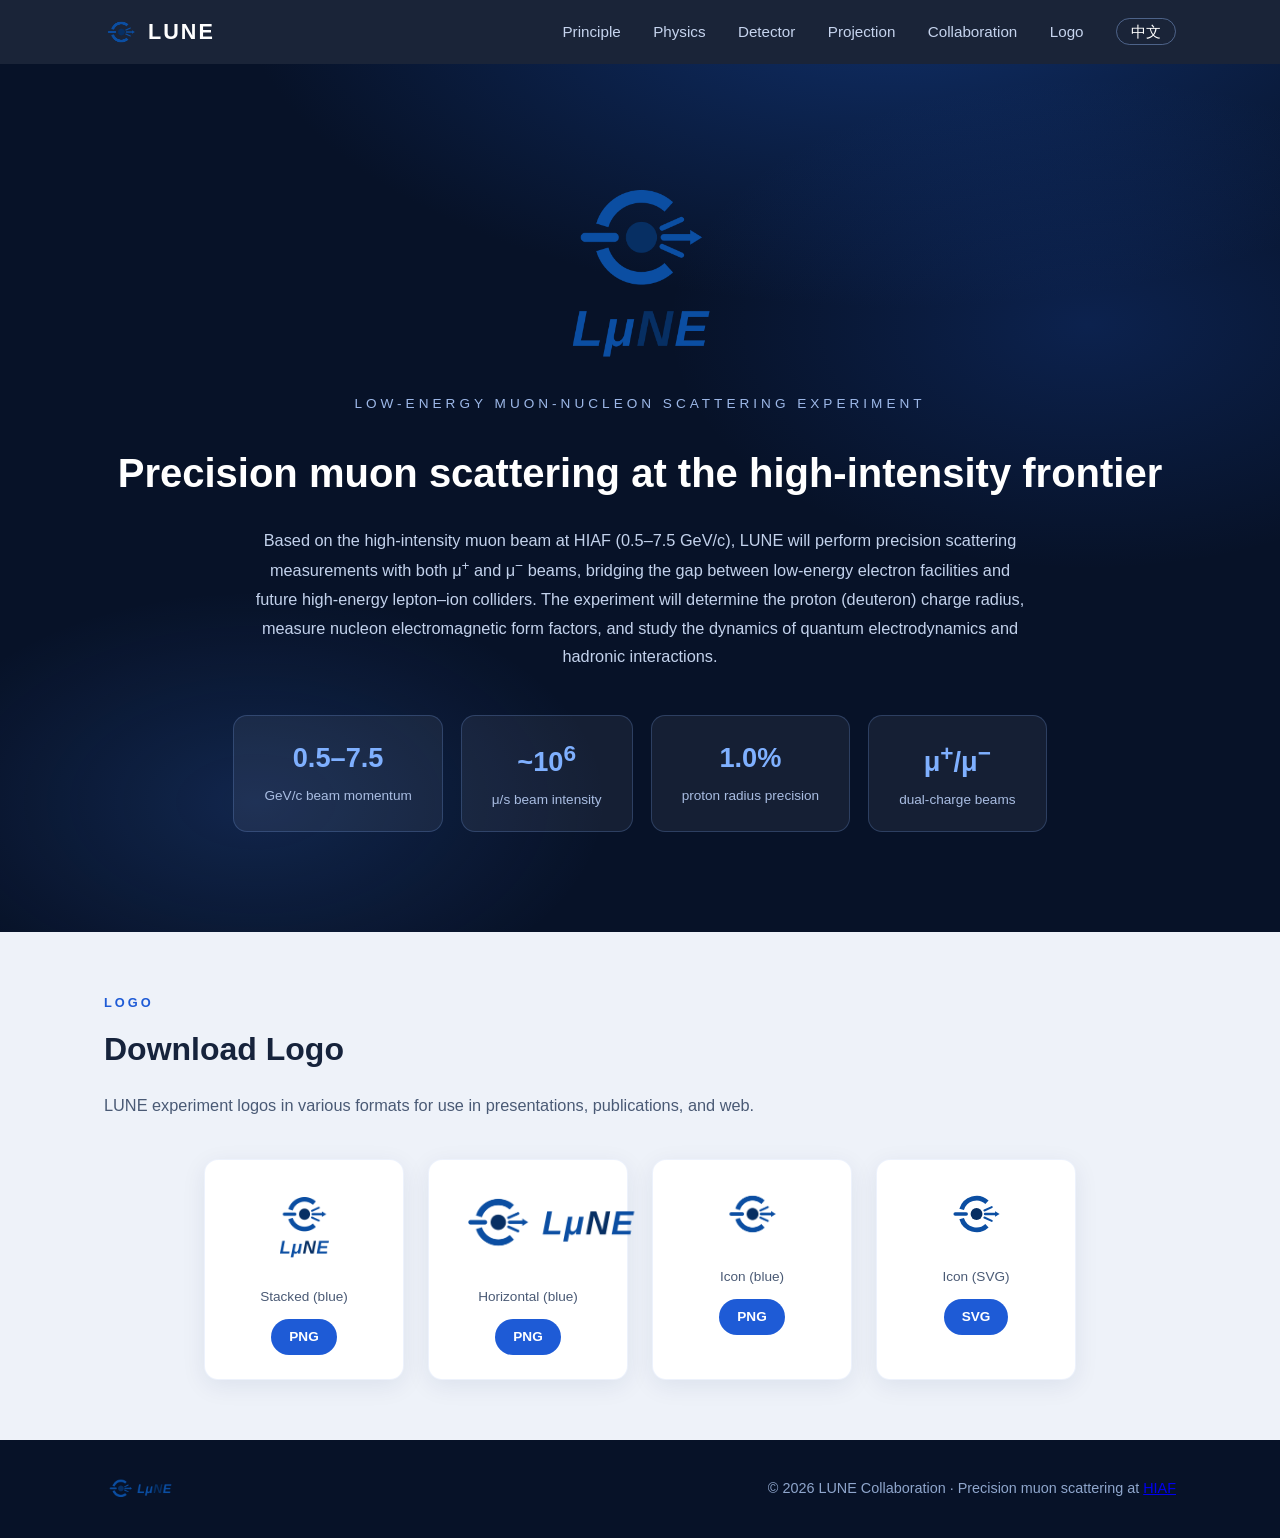
==== index.html @ bb6b037a "Initialize LUNE homepage with EN/ZH versions, logo, and GitHub Pages config" ====
<!DOCTYPE html>
<html lang="en">
<head>
<meta charset="UTF-8">
<meta name="viewport" content="width=device-width, initial-scale=1.0">
<title>LUNE — Low-energy Muon-Nucleon scattering Experiment at HIAF</title>
<meta name="description" content="LUNE: a precision muon scattering experiment based on the HIAF muon source, addressing the proton charge radius puzzle, nucleon electromagnetic structure, and searches for physics beyond the Standard Model.">
<link rel="icon" type="image/svg+xml" href="assets/lune-icon.svg">
<link rel="stylesheet" href="styles.css">
</head>
<body>

<header class="site-header" id="top">
  <div class="container nav-wrap">
    <a class="brand" href="#top">
      <img src="assets/lune-icon-512.png" alt="LUNE logo" class="brand-icon">
      <span class="brand-name">LUNE</span>
    </a>
    <nav class="nav">
      <a href="#principle" data-panel="principle">Principle</a>
      <a href="#physics" data-panel="physics">Physics</a>
      <a href="#detector" data-panel="detector">Detector</a>
      <a href="#projection" data-panel="projection">Projection</a>
      <a href="#collab" data-panel="collab">Collaboration</a>
      <a href="#logo" data-panel="logo">Logo</a>
      <a href="index-zh.html" class="lang-btn" hreflang="zh-CN" lang="zh-CN">中文</a>
    </nav>
  </div>
</header>

<!-- ================= HERO ================= -->
<section class="hero">
  <div class="hero-glow" aria-hidden="true"></div>
  <div class="container hero-inner">
    <img src="assets/lune-stacked-800.png" alt="LUNE" class="hero-logo">
    <p class="hero-sub">Low-energy Muon-Nucleon scattering Experiment</p>
    <h1 class="hero-title">Precision muon scattering at the high-intensity frontier</h1>
    <p class="hero-desc">
      Based on the high-intensity muon beam at HIAF (0.5–7.5 GeV/c), LUNE will perform precision
      scattering measurements with both μ<sup>+</sup> and μ<sup>−</sup> beams, bridging the gap between
      low-energy electron facilities and future high-energy lepton–ion colliders. The experiment will
      determine the proton (deuteron) charge radius, measure nucleon electromagnetic form factors, and study
      the dynamics of quantum electrodynamics and hadronic interactions.
    </p>
    <div class="hero-stats">
      <div class="stat"><span class="stat-num">0.5–7.5</span><span class="stat-unit">GeV/c beam momentum</span></div>
      <div class="stat"><span class="stat-num">~10<sup>6</sup></span><span class="stat-unit">μ/s beam intensity</span></div>
      <div class="stat"><span class="stat-num">1.0%</span><span class="stat-unit">proton radius precision</span></div>
      <div class="stat"><span class="stat-num">μ<sup>+</sup>/μ<sup>−</sup></span><span class="stat-unit">dual-charge beams</span></div>
    </div>
  </div>
</section>

<!-- ================= Principle ================= -->
<section class="section" id="principle" data-panel-section hidden>
  <div class="container">
    <p class="kicker">Principle</p>
    <h2>Measurement Principle</h2>
    <p class="lead">
      The muon is a point-like lepton approximately 207 times heavier than the electron. The angular
      distribution of elastic muon–proton scattering is governed by the proton electromagnetic form
      factors, which encode the spatial distributions of the proton's (deuteron's) charge.
    </p>
    <div class="grid grid-3">
      <article class="card">
        <div class="card-num">01</div>
        <h3>Elastic Scattering &amp; Form Factors</h3>
        <p>At low momentum transfer (low Q<sup>2</sup>), the slope of the elastic cross section versus
        Q<sup>2</sup> determines the proton charge radius. The cross section is governed by the electric
        and magnetic form factors G<sub>E</sub>(Q<sup>2</sup>) and G<sub>M</sub>(Q<sup>2</sup>); precision
        small-angle measurements extrapolated to Q<sup>2</sup> → 0 yield the radius.</p>
      </article>
      <article class="card">
        <div class="card-num">02</div>
        <h3>Why Muons?</h3>
        <p>With their large mass and penetrating power, muons probe the internal structure of nuclei. Comparing
        μ<sup>+</sup> and μ<sup>−</sup> scattering provides an independent handle on two-photon exchange
        (TPE) effects — an important quantum electrodynamics correction in electron scattering.</p>
      </article>
      <article class="card">
        <div class="card-num">03</div>
        <h3>Staged Program</h3>
        <p><b>Phase I</b>: low-Q<sup>2</sup> elastic μ–p scattering with a dipole spectrometer, targeting a
        1.0% determination of the proton charge radius. <b>Phase II</b>: an upgrade to a 2 T solenoidal
        spectrometer enabling DIS, SIDIS, and DVCS studies of the 3D nucleon structure and searches for
        physics beyond the Standard Model.</p>
      </article>
    </div>
  </div>
</section>

<!-- ================= Physics ================= -->
<section class="section section-alt" id="physics" data-panel-section hidden>
  <div class="container">
    <p class="kicker">Physics</p>
    <h2>Physics Objectives</h2>
    <p class="lead">From the proton radius puzzle to the mechanical structure of the nucleon, the LUNE program addresses fundamental questions in nuclear and particle physics.</p>
    <div class="grid grid-2">
      <article class="card card-feature">
        <h3>The Proton Charge Radius Puzzle</h3>
        <p>Values of the proton charge radius extracted from electron scattering, electron spectroscopy,
        and muonic hydrogen differ by about 4%. LUNE will provide an independent determination using a
        muon probe, a critical input for resolving this discrepancy.</p>
      </article>
      <article class="card card-feature">
        <h3>Two-Photon Exchange &amp; Tests of QED</h3>
        <p>Systematic comparisons of μ<sup>+</sup> and μ<sup>−</sup> beams enable controlled studies of
        two-photon exchange effects and stringent tests of quantum electrodynamics and the radiative
        correction framework.</p>
      </article>
      <article class="card card-feature">
        <h3>Three-Dimensional Nucleon Structure</h3>
        <p>The high-statistics Phase-II DIS, SIDIS, and DVCS samples will provide access to transverse
        momentum dependent distributions (TMDs), generalized parton distributions (GPDs), gravitational
        form factors, and the orbital dynamics of quarks in the nucleon.</p>
      </article>
      <article class="card card-feature">
        <h3>Nuclear Structure &amp; Medium Effects</h3>
        <p>Precision charge radii of light nuclei, Coulomb distortion corrections, nuclear medium
        modifications (the EMC effect), and — in the longer term — short-range correlations (SRC).</p>
      </article>
      <article class="card card-feature card-wide">
        <h3>Beyond the Standard Model</h3>
        <p>The high-intensity muon beam opens a distinctive window for new physics searches, including
        charged-lepton-flavor violation, hadronic contributions relevant to the muon g−2, and precision
        searches for light new particles such as dark photons.</p>
      </article>
    </div>
  </div>
</section>

<!-- ================= Detector ================= -->
<section class="section" id="detector" data-panel-section hidden>
  <div class="container">
    <p class="kicker">Detector</p>
    <h2>Detector Systems</h2>
    <p class="lead">
      The HIAF-HIRIBL muon beamline (192 m, ±2% momentum acceptance) feeds a staged detector
      system. Phase I is optimized for precision low-Q<sup>2</sup> elastic scattering;
      Phase II extends the acceptance and particle identification with barrel detectors inside
      a superconducting solenoid. See the <a href="LUNE.pdf" download>White Paper</a> (Sec. 3) for full details.
    </p>

    <div class="beam-banner">
      <div><b><a href="https://hiaf.imp.cas.cn/" target="_blank" rel="noopener">HIAF</a> μ beam</b> — 0.5–7.5 GeV/c · ~10<sup>6</sup> μ/s · 2–10 cm spot · 10 mrad divergence · naturally polarized (under study)</div>
    </div>

    <!-- Phase I -->
    <div class="phase-block">
      <div class="phase-head">
        <h3>Phase I — Dipole Spectrometer</h3>
        <span class="phase-tag">Proton charge radius · low-Q<sup>2</sup> elastic scattering</span>
      </div>
      <div class="phase-grid">
        <figure class="fig">
          <img src="assets/figs/phase1-layout.png" alt="Conceptual layout of the Phase-I LUNE detector" loading="lazy">
          <figcaption>Phase-I detector layout — beam monitor, CH<sub>2</sub>/graphite target, silicon pixel tracking in a ~0.5 T dipole field, and a Shashlyk calorimeter (White Paper Fig. 12).</figcaption>
        </figure>
        <div class="phase-text">
          <ul class="spec-list">
            <li><b>Target:</b> 5.0 mm CH<sub>2</sub>, with a 2.24 mm graphite target of equivalent carbon areal density for background subtraction.</li>
            <li><b>Tracking:</b> MAPS silicon pixel detectors (MIC6-v4, CCNU), &lt; 0.5% X<sub>0</sub> per layer, 30 μm pixels; momentum resolution &lt; 2.0% (0.25–2 GeV/c), angular resolution &lt; 0.8 mrad, efficiency &gt; 97%.</li>
            <li><b>Magnet:</b> ~0.5 T room-temperature dipole, field uniformity &lt; ±5 × 10<sup>−3</sup>.</li>
            <li><b>PID:</b> μ/π separation &gt; 90% (&gt; 95% desirable); ECal resolution &lt; 8%/√E ⊕ C.</li>
          </ul>
        </div>
      </div>
    </div>

    <!-- Phase II -->
    <div class="phase-block">
      <div class="phase-head">
        <h3>Phase II — Solenoidal Spectrometer</h3>
        <span class="phase-tag">DIS · SIDIS · DVCS · nuclear structure</span>
      </div>
      <div class="phase-grid phase-grid-rev">
        <figure class="fig">
          <img src="assets/figs/phase2-layout.png" alt="Conceptual layout of the Phase-II LUNE detector" loading="lazy">
          <figcaption>Phase-II detector layout — a 2 T superconducting solenoid with a cylindrical drift chamber, barrel calorimetry, and extended forward acceptance (White Paper Fig. 13).</figcaption>
        </figure>
        <div class="phase-text">
          <ul class="spec-list">
            <li><b>Target:</b> 5 cm / 50 cm liquid hydrogen (LH<sub>2</sub>) target for maximum luminosity.</li>
            <li><b>Solenoid:</b> 2 T superconducting magnet, 150 cm length, 80 cm diameter bore, 20 cm radial thickness.</li>
            <li><b>Drift chamber:</b> 12 cylindrical layers (r = 15–37.4 cm), Ar–CO<sub>2</sub> (70:30), transverse resolution ~100–150 μm, forming a hybrid tracking system with the silicon pixels.</li>
            <li><b>Calorimetry &amp; μ-ID:</b> extended Shashlyk electromagnetic calorimetry and a forward RPC-based muon identification system.</li>
          </ul>
        </div>
      </div>
    </div>

    <!-- subsystem gallery -->
    <h3 class="gallery-title">Subsystem Gallery</h3>
    <div class="grid grid-3">
      <figure class="fig card">
        <img src="assets/figs/target-station.png" alt="Modular target station concept" loading="lazy">
        <figcaption><b>Target system</b> — modular target station concept (White Paper Fig. 14).</figcaption>
      </figure>
      <figure class="fig card">
        <img src="assets/figs/solenoid.png" alt="Phase-II superconducting solenoid" loading="lazy">
        <figcaption><b>Solenoid magnet</b> — Phase-II superconducting solenoid concept (White Paper Fig. 16).</figcaption>
      </figure>
      <figure class="fig card">
        <img src="assets/figs/cdc.png" alt="Phase-II cylindrical drift chamber" loading="lazy">
        <figcaption><b>Central drift chamber</b> — Phase-II CDC concept with axial and stereo layers (White Paper Fig. 20).</figcaption>
      </figure>
    </div>
  </div>
</section>

<!-- ================= Projection ================= -->
<section class="section section-alt" id="projection" data-panel-section hidden>
  <div class="container">
    <p class="kicker">Projection</p>
    <h2>Expected Performance &amp; Physics Projections</h2>
    <p class="lead">
      Estimates are based on HIRIBL beam simulations and generator-level studies
      (ESEPP for elastic scattering, DJANGOH for DIS/SIDIS, EpIC for DVCS), assuming one operational year of data taking.
    </p>

    <div class="table-wrap">
      <table class="data-table">
        <thead>
          <tr><th>Process</th><th>Beam</th><th>Target</th><th>Cross section (pb)</th><th>Events per year</th></tr>
        </thead>
        <tbody>
          <tr><td>Elastic scattering (1°–10°)</td><td>1.0 GeV/c</td><td>CH<sub>2</sub> (5 mm)</td><td>8.32 × 10⁸</td><td class="num">1.06 × 10⁹</td></tr>
          <tr><td>Elastic scattering (1°–10°)</td><td>1.5 GeV/c</td><td>CH<sub>2</sub> (5 mm)</td><td>3.75 × 10⁸</td><td class="num">0.47 × 10⁹</td></tr>
          <tr><td>Elastic scattering (1°–10°)</td><td>2.0 GeV/c</td><td>CH<sub>2</sub> (5 mm)</td><td>2.09 × 10⁸</td><td class="num">0.27 × 10⁹</td></tr>
          <tr><td>Inclusive DIS</td><td>5.0 GeV/c</td><td>LH<sub>2</sub> (50 cm)</td><td>144 × 10³</td><td class="num">9.68 × 10⁶</td></tr>
          <tr><td>SIDIS (K±)</td><td>5.0 GeV/c</td><td>LH<sub>2</sub> (50 cm)</td><td>8.8 × 10³</td><td class="num">5.91 × 10⁵</td></tr>
          <tr><td>DVCS</td><td>5.0 GeV/c</td><td>LH<sub>2</sub> (50 cm)</td><td>0.99 × 10³</td><td class="num">6.65 × 10⁴</td></tr>
        </tbody>
      </table>
    </div>

    <!-- uncertainty budget -->
    <div class="grid grid-2 proj-grid">
      <div class="table-wrap">
        <table class="data-table">
          <thead>
            <tr><th colspan="2">Proton charge-radius uncertainty budget (Phase I)</th></tr>
          </thead>
          <tbody>
            <tr><td>Statistical uncertainty</td><td class="num">0.12%</td></tr>
            <tr><td>Angular calibration &amp; resolution</td><td class="num">0.10%</td></tr>
            <tr><td>QED radiative corrections</td><td class="num">0.16%</td></tr>
            <tr><td>Carbon subtraction</td><td class="num">0.50%</td></tr>
            <tr><td>Background, binning, acceptance, etc.</td><td class="num">0.50%</td></tr>
            <tr><td><b>Total systematic uncertainty</b></td><td class="num"><b>0.75%</b></td></tr>
            <tr><td><b>Total projected uncertainty</b></td><td class="num"><b>&lt; 1.0%</b></td></tr>
          </tbody>
        </table>
        <p class="table-note">Illustrative budget from White Paper Table 20; values are representative and will be refined with full detector simulation.</p>
      </div>
      <div class="projection-highlights">
        <div class="highlight"><span class="hl-num">1.0%</span><p>Projected relative precision on the proton charge radius from elastic μ–p scattering</p></div>
        <div class="highlight"><span class="hl-num">~10⁷</span><p>Inclusive DIS events per year for nucleon structure studies</p></div>
        <div class="highlight"><span class="hl-num">First</span><p>Exploration of GPDs with a muon beam in this energy regime (&gt; 6 × 10⁴ DVCS events/year)</p></div>
      </div>
    </div>

    <!-- projection gallery -->
    <h3 class="gallery-title">Projection Gallery</h3>
    <div class="grid grid-2">
      <figure class="fig card">
        <img src="assets/figs/proj-radius.png" alt="Projected precision of the proton charge-radius measurement" loading="lazy">
        <figcaption>Projected precision of the LUNE proton charge-radius measurement compared with existing experimental results (White Paper Fig. 32).</figcaption>
      </figure>
      <figure class="fig card">
        <img src="assets/figs/proj-formfactors.png" alt="Projected precision for proton electromagnetic form factors" loading="lazy">
        <figcaption>Projected precision for representative proton electromagnetic form-factor measurements (White Paper Fig. 33).</figcaption>
      </figure>
      <figure class="fig card">
        <img src="assets/figs/proj-sidis.png" alt="Projected statistical precision of SIDIS measurements" loading="lazy">
        <figcaption>Projected relative statistical uncertainty of SIDIS measurements in the (x, z = E<sub>π</sub>/E<sub>h</sub>) plane for Phase II (White Paper Fig. 35).</figcaption>
      </figure>
      <figure class="fig card">
        <img src="assets/figs/proj-dvcs.png" alt="DVCS reconstructed photon kinematics" loading="lazy">
        <figcaption>DVCS events: reconstructed photon energy versus polar angle with the Phase-II forward calorimeter (White Paper Fig. 36).</figcaption>
      </figure>
    </div>
  </div>
</section>

<!-- ================= Collaboration ================= -->
<section class="section" id="collab" data-panel-section hidden>
  <div class="container collab-wrap">
    <p class="kicker">Collaboration</p>
    <h2>Collaboration</h2>
    <p class="lead">
      The LUNE collaboration comprises researchers from the following institutions:
    </p>
    <ol class="collab-list">
      <li>Central China Normal University (华中师范大学)</li>
      <li>Institute of Modern Physics, CAS (中国科学院近代物理研究所)</li>
      <li>Shandong University (山东大学)</li>
      <li>Hefei University of Technology (合肥工业大学)</li>
      <li>Hohai University (河海大学)</li>
      <li>Shanghai Jiao Tong University (上海交通大学)</li>
      <li>University of Science and Technology of China (中国科学技术大学)</li>
      <li>INFN Padova (意大利国家核物理研究所帕多瓦分部)</li>
      <li>Shenzhen Technology University (深圳技术大学)</li>
      <li>Peking University (北京大学)</li>
      <li>Shantou University (汕头大学)</li>
      <li>Zhengzhou University (郑州大学)</li>
      <li>South China Normal University (华南师范大学)</li>
      <li>Wuhan University (武汉大学)</li>
      <li>Henan Normal University (河南师范大学)</li>
    </ol>
    <p class="collab-paper">
      The full white paper is available on <a href="https://arxiv.org/abs/2608.29509" target="_blank" rel="noopener">arXiv: 2608.29509</a>.
    </p>
  </div>
</section>

<!-- ================= Logo Download ================= -->
<section class="logo-section" id="logo">
  <div class="container">
    <p class="kicker">Logo</p>
    <h2>Download Logo</h2>
    <p class="lead">LUNE experiment logos in various formats for use in presentations, publications, and web.</p>
    <div class="logo-grid">
      <div class="logo-card">
        <img src="assets/lune-stacked-800.png" alt="LUNE stacked logo">
        <p>Stacked (blue)</p>
        <a href="assets/lune-stacked-800.png" download>PNG</a>
      </div>
      <div class="logo-card">
        <img src="assets/lune-horizontal-800.png" alt="LUNE horizontal logo">
        <p>Horizontal (blue)</p>
        <a href="assets/lune-horizontal-800.png" download>PNG</a>
      </div>
      <div class="logo-card">
        <img src="assets/lune-icon-512.png" alt="LUNE icon" style="max-height:60px">
        <p>Icon (blue)</p>
        <a href="assets/lune-icon-512.png" download>PNG</a>
      </div>
      <div class="logo-card">
        <img src="assets/lune-icon.svg" alt="LUNE icon SVG" style="max-height:60px">
        <p>Icon (SVG)</p>
        <a href="assets/lune-icon.svg" download>SVG</a>
      </div>
    </div>
  </div>
</section>

<footer class="site-footer">
  <div class="container footer-wrap">
    <img src="assets/lune-horizontal-800.png" alt="LUNE" class="footer-logo">
    <p>© 2026 LUNE Collaboration · Precision muon scattering at <a href="https://hiaf.imp.cas.cn/" target="_blank" rel="noopener">HIAF</a></p>
  </div>
</footer>

<script src="script.js"></script>
</body>
</html>
---- styles.css ----
:root {
  --bg: #f6f8fc;
  --bg-alt: #eef2f9;
  --card: #ffffff;
  --ink: #16233c;
  --ink-soft: #4a5a75;
  --blue: #1e5bd6;
  --blue-deep: #0b2a5b;
  --blue-bright: #3f7ff0;
  --navy: #071228;
  --radius: 14px;
  --shadow: 0 6px 24px rgba(11, 42, 91, 0.08);
}

* { margin: 0; padding: 0; box-sizing: border-box; }
html { scroll-behavior: smooth; }
body {
  font-family: "PingFang SC", "Noto Sans SC", "Microsoft YaHei", "Segoe UI", sans-serif;
  background: var(--bg);
  color: var(--ink);
  line-height: 1.75;
}

.container { max-width: 1120px; margin: 0 auto; padding: 0 24px; }

/* ---------- header ---------- */
.site-header {
  position: sticky; top: 0; z-index: 50;
  background: rgba(7, 18, 40, 0.92);
  backdrop-filter: blur(10px);
}
.nav-wrap { display: flex; align-items: center; justify-content: space-between; height: 64px; }
.brand { display: flex; align-items: center; gap: 10px; text-decoration: none; }
.brand-icon { width: 34px; height: 34px; }
.brand-name {
  font-size: 1.35rem; font-weight: 800; letter-spacing: 2px;
  color: #fff;
}
.nav a {
  color: #c6d4ee; text-decoration: none; margin-left: 28px;
  font-size: 0.95rem; font-weight: 500; transition: color .2s;
}
.nav a:hover { color: #fff; }
.lang-btn {
  border: 1px solid rgba(140,175,235,.45);
  border-radius: 999px;
  padding: 4px 14px;
  color: #fff !important;
  transition: background .2s;
}
.lang-btn:hover { background: rgba(63,127,240,.25); }

/* ---------- hero ---------- */
.hero {
  position: relative; overflow: hidden;
  background: radial-gradient(1200px 600px at 70% -10%, #10306b 0%, var(--navy) 55%);
  color: #fff; text-align: center;
  padding: 90px 0 100px;
}
.hero-glow {
  position: absolute; inset: 0; pointer-events: none;
  background:
    radial-gradient(500px 300px at 20% 85%, rgba(63,127,240,.18), transparent 70%),
    radial-gradient(600px 350px at 85% 30%, rgba(30,91,214,.22), transparent 70%);
}
.hero-inner { position: relative; }
.hero-logo { width: 240px; margin-bottom: 8px; }
.hero-sub {
  text-transform: uppercase; letter-spacing: 4px;
  color: #9db8e8; font-size: .85rem; margin-bottom: 22px;
}
.hero-title { font-size: clamp(1.6rem, 3.4vw, 2.5rem); font-weight: 800; margin-bottom: 18px; }
.hero-desc {
  max-width: 780px; margin: 0 auto 44px;
  color: #c3d2ec; font-size: 1.02rem;
}
.hero-stats {
  display: flex; flex-wrap: wrap; justify-content: center; gap: 18px;
}
.stat {
  background: rgba(255,255,255,.06);
  border: 1px solid rgba(120,160,230,.25);
  border-radius: var(--radius);
  padding: 18px 30px; min-width: 170px;
}
.stat-num { display: block; font-size: 1.7rem; font-weight: 800; color: #7fb0ff; }
.stat-unit { font-size: .85rem; color: #a9bde2; }

/* ---------- sections ---------- */
.section { padding: 88px 0; }
.section-alt { background: var(--bg-alt); }
.kicker {
  text-transform: uppercase; letter-spacing: 3px;
  color: var(--blue); font-weight: 700; font-size: .8rem; margin-bottom: 6px;
}
h2 { font-size: clamp(1.5rem, 2.6vw, 2rem); margin-bottom: 14px; }
.lead { max-width: 820px; color: var(--ink-soft); margin-bottom: 40px; font-size: 1.02rem; }

.grid { display: grid; gap: 22px; }
.grid-3 { grid-template-columns: repeat(auto-fit, minmax(290px, 1fr)); }
.grid-2 { grid-template-columns: repeat(auto-fit, minmax(340px, 1fr)); }

.card {
  background: var(--card); border-radius: var(--radius);
  padding: 28px 26px; box-shadow: var(--shadow);
  border: 1px solid rgba(30, 91, 214, 0.08);
  transition: transform .2s, box-shadow .2s;
}
.card:hover { transform: translateY(-4px); box-shadow: 0 12px 32px rgba(11,42,91,.14); }
.card h3 { font-size: 1.1rem; margin-bottom: 10px; }
.card p { color: var(--ink-soft); font-size: .95rem; }
.card-num {
  font-size: .8rem; font-weight: 800; color: var(--blue-bright);
  letter-spacing: 2px; margin-bottom: 8px;
}
.card-feature { border-top: 3px solid var(--blue); }
.card-wide { grid-column: 1 / -1; background: linear-gradient(120deg, #0d2a5e, #1e5bd6); color: #fff; border: none; }
.card-wide h3 { color: #fff; }
.card-wide p { color: #cfdcf5; }

.beam-banner {
  background: linear-gradient(120deg, var(--blue-deep), #14449e);
  color: #dbe7fb; border-radius: var(--radius);
  padding: 18px 26px; margin-bottom: 30px; font-size: .98rem;
}
.beam-banner b { color: #fff; }
.beam-banner a { color: #9cc2ff; text-decoration: none; border-bottom: 1px dotted rgba(156,194,255,.6); }

/* ---------- phase blocks & figures ---------- */
.phase-block {
  background: var(--card); border-radius: var(--radius);
  box-shadow: var(--shadow);
  border: 1px solid rgba(30, 91, 214, 0.08);
  padding: 28px 26px; margin-bottom: 28px;
}
.phase-head {
  display: flex; align-items: baseline; justify-content: space-between;
  gap: 14px; flex-wrap: wrap; margin-bottom: 18px;
  border-bottom: 2px solid var(--bg-alt); padding-bottom: 12px;
}
.phase-head h3 { font-size: 1.2rem; color: var(--blue-deep); }
.phase-tag {
  font-size: .82rem; color: var(--blue); font-weight: 600;
  background: rgba(63,127,240,.1); border-radius: 999px; padding: 4px 14px;
}
.phase-grid { display: grid; grid-template-columns: minmax(280px, 46%) 1fr; gap: 26px; align-items: center; }
.phase-grid-rev > .fig { order: 2; }
.spec-list { list-style: none; }
.spec-list li {
  padding: 9px 0 9px 20px; position: relative;
  color: var(--ink-soft); font-size: .95rem;
  border-bottom: 1px dashed #e3eaf5;
}
.spec-list li:last-child { border-bottom: none; }
.spec-list li::before {
  content: ""; position: absolute; left: 2px; top: 18px;
  width: 8px; height: 8px; border-radius: 50%; background: var(--blue-bright);
}
.spec-list b { color: var(--ink); }

figure.fig { margin: 0; }
figure.fig img {
  width: 100%; height: auto; display: block;
  border-radius: 10px; background: #fff;
  border: 1px solid #e6ecf6;
}
figure.fig figcaption {
  font-size: .85rem; color: var(--ink-soft);
  padding-top: 10px; line-height: 1.6;
}
figure.fig.card figcaption { padding: 10px 6px 0; }
.gallery-title { margin: 34px 0 18px; font-size: 1.15rem; color: var(--blue-deep); }

/* ---------- projection extras ---------- */
.proj-grid { margin-top: 30px; align-items: start; }
.table-note { font-size: .82rem; color: var(--ink-soft); padding: 12px 18px 16px; }
.projection-highlights { display: grid; gap: 18px; }
.highlight { padding: 20px; text-align: left; display: flex; align-items: center; gap: 18px; border-bottom: 3px solid var(--blue); }
.hl-num { margin-bottom: 0; font-size: 1.6rem; white-space: nowrap; }
.highlight p { font-size: .92rem; }

/* ---------- table ---------- */
.table-wrap {
  overflow-x: auto; border-radius: var(--radius);
  box-shadow: var(--shadow); background: var(--card);
}
.data-table { width: 100%; border-collapse: collapse; font-size: .95rem; }
.data-table th {
  background: var(--blue-deep); color: #fff;
  padding: 14px 18px; text-align: left; font-weight: 600; white-space: nowrap;
}
.data-table td { padding: 13px 18px; border-top: 1px solid #e6ecf6; color: var(--ink-soft); }
.data-table tr:nth-child(even) td { background: #f8fafd; }
.data-table td.num { font-variant-numeric: tabular-nums; font-weight: 600; color: var(--blue-deep); }

.projection-highlights { margin-top: 30px; }
.highlight {
  background: var(--card); border-radius: var(--radius);
  box-shadow: var(--shadow); text-align: center; padding: 30px 20px;
  border-bottom: 3px solid var(--blue);
}
.hl-num { font-size: 2rem; font-weight: 800; color: var(--blue); display: block; margin-bottom: 6px; }
.highlight p { color: var(--ink-soft); font-size: .92rem; }

/* ---------- collaboration ---------- */
.collab-wrap { text-align: center; }
.collab-wrap .lead { margin-left: auto; margin-right: auto; }
.collab-wrap a { color: var(--blue); font-weight: 600; }
.collab-list {
  list-style: none; counter-reset: collab;
  max-width: 680px; margin: 0 auto 30px;
  text-align: left; columns: 2; column-gap: 36px;
}
.collab-list li {
  counter-increment: collab;
  padding: 8px 0 8px 36px; position: relative;
  font-size: .95rem; color: var(--ink-soft);
  border-bottom: 1px dashed #e3eaf5;
  break-inside: avoid;
}
.collab-list li::before {
  content: counter(collab) ".";
  position: absolute; left: 0; top: 8px;
  font-weight: 700; color: var(--blue);
  font-variant-numeric: tabular-nums;
}
.collab-paper { margin-top: 16px; font-size: .95rem; }

/* ---------- logo download ---------- */
.logo-section { padding: 60px 0; background: var(--bg-alt); }
.logo-grid {
  display: flex; flex-wrap: wrap; justify-content: center; gap: 24px;
  margin-top: 30px;
}
.logo-card {
  background: var(--card); border-radius: var(--radius);
  box-shadow: var(--shadow); padding: 24px;
  text-align: center; width: 200px;
  border: 1px solid rgba(30,91,214,.08);
}
.logo-card img { max-height: 80px; margin-bottom: 12px; }
.logo-card p { font-size: .85rem; color: var(--ink-soft); margin-bottom: 10px; }
.logo-card a {
  display: inline-block; padding: 6px 18px;
  background: var(--blue); color: #fff;
  border-radius: 999px; text-decoration: none;
  font-size: .85rem; font-weight: 600;
  transition: background .2s;
}
.logo-card a:hover { background: var(--blue-deep); }

/* ---------- collapsible panels ---------- */
[data-panel-section][hidden] { display: none; }
[data-panel-section] {
  animation: panel-in .45s ease both;
}
@keyframes panel-in {
  from { opacity: 0; transform: translateY(24px); }
  to { opacity: 1; transform: none; }
}
.nav a.active {
  color: #fff;
  border-bottom: 2px solid var(--blue-bright);
  padding-bottom: 2px;
}

/* ---------- footer ---------- */
.site-footer {
  background: var(--navy); color: #8fa6cc;
  padding: 34px 0; font-size: .9rem;
}
.footer-wrap { display: flex; align-items: center; justify-content: space-between; gap: 18px; flex-wrap: wrap; }
.footer-logo { height: 30px; }

@media (max-width: 900px) {
  .phase-grid { grid-template-columns: 1fr; }
  .phase-grid-rev > .fig { order: 0; }
  .proj-grid { grid-template-columns: 1fr; }
}
@media (max-width: 720px) {
  .nav a { margin-left: 16px; font-size: .88rem; }
  .hero { padding: 60px 0 70px; }
  .hero-logo { width: 190px; }
  .footer-wrap { justify-content: center; text-align: center; }
}
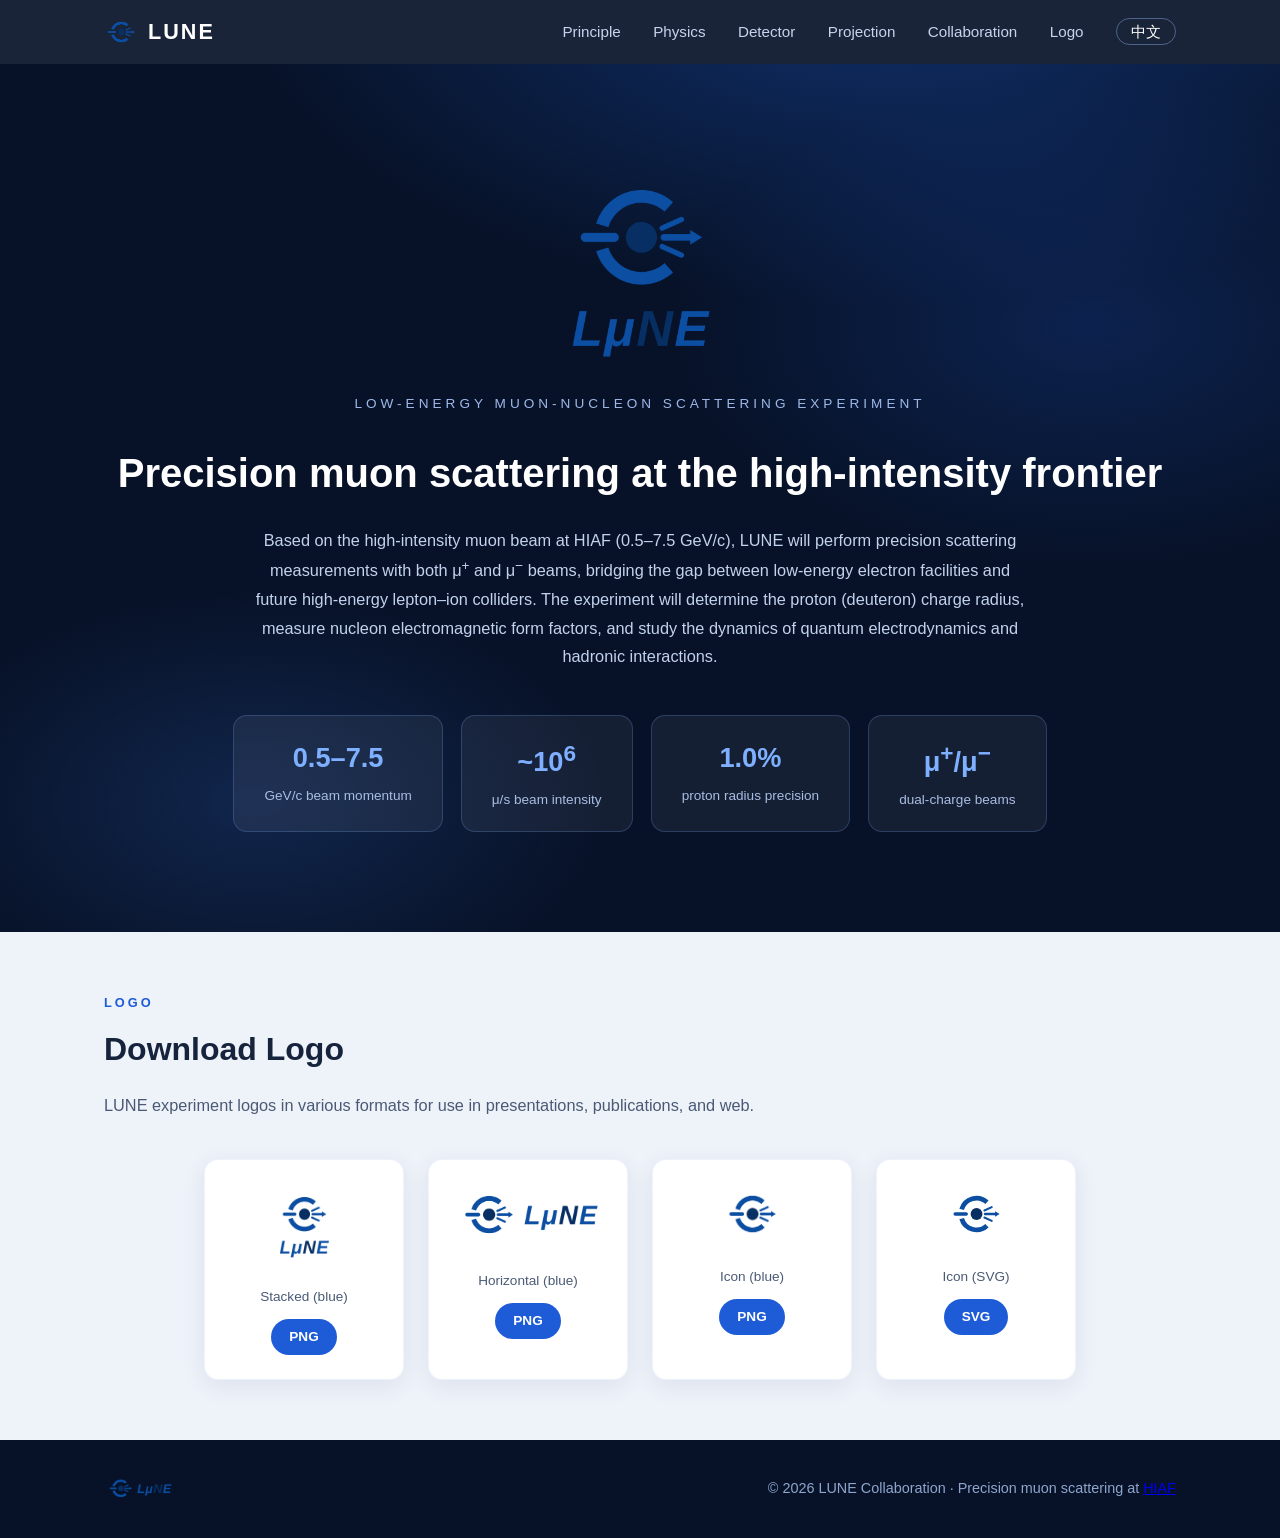
==== commit 2bfc4683: "Replace LUNE.pdf links with arXiv:2608.29509" ====
--- a/index.html
+++ b/index.html
@@ -138,7 +138,7 @@
       The HIAF-HIRIBL muon beamline (192 m, ±2% momentum acceptance) feeds a staged detector
       system. Phase I is optimized for precision low-Q<sup>2</sup> elastic scattering;
       Phase II extends the acceptance and particle identification with barrel detectors inside
-      a superconducting solenoid. See the <a href="LUNE.pdf" download>White Paper</a> (Sec. 3) for full details.
+      a superconducting solenoid. See the <a href="https://arxiv.org/abs/2608.29509" target="_blank" rel="noopener">White Paper</a> (Sec. 3) for full details.
     </p>
 
     <div class="beam-banner">
--- a/styles.css
+++ b/styles.css
@@ -238,7 +238,7 @@
   text-align: center; width: 200px;
   border: 1px solid rgba(30,91,214,.08);
 }
-.logo-card img { max-height: 80px; margin-bottom: 12px; }
+.logo-card img { max-height: 80px; max-width: 100%; margin-bottom: 12px; }
 .logo-card p { font-size: .85rem; color: var(--ink-soft); margin-bottom: 10px; }
 .logo-card a {
   display: inline-block; padding: 6px 18px;
@@ -270,7 +270,7 @@
   padding: 34px 0; font-size: .9rem;
 }
 .footer-wrap { display: flex; align-items: center; justify-content: space-between; gap: 18px; flex-wrap: wrap; }
-.footer-logo { height: 30px; }
+.footer-logo { height: 30px; max-width: 100%; }
 
 @media (max-width: 900px) {
   .phase-grid { grid-template-columns: 1fr; }
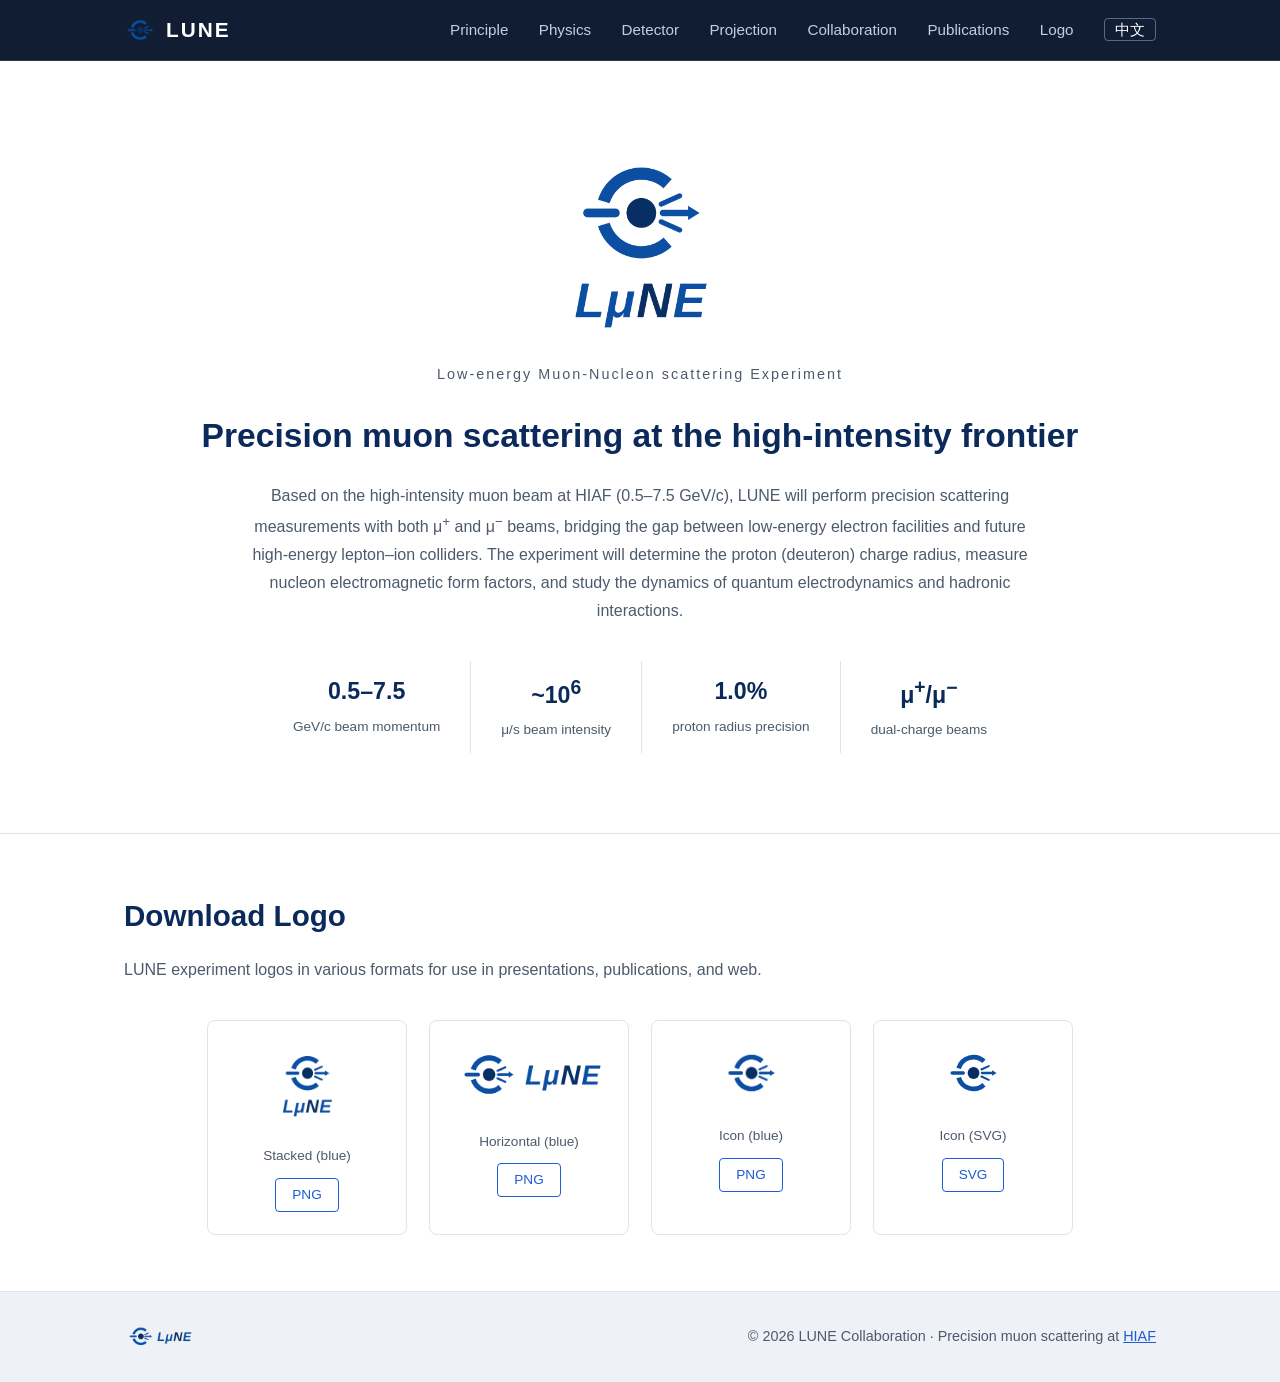
==== commit 7816a046: "Add Publications & Talks section, contact email, and flatten visual style - New EN/ZH "Publications " ====
--- a/index.html
+++ b/index.html
@@ -22,6 +22,7 @@
       <a href="#detector" data-panel="detector">Detector</a>
       <a href="#projection" data-panel="projection">Projection</a>
       <a href="#collab" data-panel="collab">Collaboration</a>
+      <a href="#resources" data-panel="resources">Publications</a>
       <a href="#logo" data-panel="logo">Logo</a>
       <a href="index-zh.html" class="lang-btn" hreflang="zh-CN" lang="zh-CN">中文</a>
     </nav>
@@ -30,7 +31,6 @@
 
 <!-- ================= HERO ================= -->
 <section class="hero">
-  <div class="hero-glow" aria-hidden="true"></div>
   <div class="container hero-inner">
     <img src="assets/lune-stacked-800.png" alt="LUNE" class="hero-logo">
     <p class="hero-sub">Low-energy Muon-Nucleon scattering Experiment</p>
@@ -54,7 +54,6 @@
 <!-- ================= Principle ================= -->
 <section class="section" id="principle" data-panel-section hidden>
   <div class="container">
-    <p class="kicker">Principle</p>
     <h2>Measurement Principle</h2>
     <p class="lead">
       The muon is a point-like lepton approximately 207 times heavier than the electron. The angular
@@ -63,23 +62,20 @@
     </p>
     <div class="grid grid-3">
       <article class="card">
-        <div class="card-num">01</div>
-        <h3>Elastic Scattering &amp; Form Factors</h3>
+        <h3>Elastic scattering &amp; form factors</h3>
         <p>At low momentum transfer (low Q<sup>2</sup>), the slope of the elastic cross section versus
         Q<sup>2</sup> determines the proton charge radius. The cross section is governed by the electric
         and magnetic form factors G<sub>E</sub>(Q<sup>2</sup>) and G<sub>M</sub>(Q<sup>2</sup>); precision
         small-angle measurements extrapolated to Q<sup>2</sup> → 0 yield the radius.</p>
       </article>
       <article class="card">
-        <div class="card-num">02</div>
-        <h3>Why Muons?</h3>
+        <h3>Why muons?</h3>
         <p>With their large mass and penetrating power, muons probe the internal structure of nuclei. Comparing
         μ<sup>+</sup> and μ<sup>−</sup> scattering provides an independent handle on two-photon exchange
         (TPE) effects — an important quantum electrodynamics correction in electron scattering.</p>
       </article>
       <article class="card">
-        <div class="card-num">03</div>
-        <h3>Staged Program</h3>
+        <h3>Staged program</h3>
         <p><b>Phase I</b>: low-Q<sup>2</sup> elastic μ–p scattering with a dipole spectrometer, targeting a
         1.0% determination of the proton charge radius. <b>Phase II</b>: an upgrade to a 2 T solenoidal
         spectrometer enabling DIS, SIDIS, and DVCS studies of the 3D nucleon structure and searches for
@@ -92,36 +88,35 @@
 <!-- ================= Physics ================= -->
 <section class="section section-alt" id="physics" data-panel-section hidden>
   <div class="container">
-    <p class="kicker">Physics</p>
     <h2>Physics Objectives</h2>
-    <p class="lead">From the proton radius puzzle to the mechanical structure of the nucleon, the LUNE program addresses fundamental questions in nuclear and particle physics.</p>
+    <p class="lead">The LUNE program addresses several long-standing questions in nuclear and particle physics, from the proton charge radius to the structure of the nucleon.</p>
     <div class="grid grid-2">
-      <article class="card card-feature">
-        <h3>The Proton Charge Radius Puzzle</h3>
+      <article class="card">
+        <h3>The proton charge radius puzzle</h3>
         <p>Values of the proton charge radius extracted from electron scattering, electron spectroscopy,
         and muonic hydrogen differ by about 4%. LUNE will provide an independent determination using a
         muon probe, a critical input for resolving this discrepancy.</p>
       </article>
-      <article class="card card-feature">
-        <h3>Two-Photon Exchange &amp; Tests of QED</h3>
+      <article class="card">
+        <h3>Two-photon exchange &amp; tests of QED</h3>
         <p>Systematic comparisons of μ<sup>+</sup> and μ<sup>−</sup> beams enable controlled studies of
         two-photon exchange effects and stringent tests of quantum electrodynamics and the radiative
         correction framework.</p>
       </article>
-      <article class="card card-feature">
-        <h3>Three-Dimensional Nucleon Structure</h3>
+      <article class="card">
+        <h3>Three-dimensional nucleon structure</h3>
         <p>The high-statistics Phase-II DIS, SIDIS, and DVCS samples will provide access to transverse
         momentum dependent distributions (TMDs), generalized parton distributions (GPDs), gravitational
         form factors, and the orbital dynamics of quarks in the nucleon.</p>
       </article>
-      <article class="card card-feature">
-        <h3>Nuclear Structure &amp; Medium Effects</h3>
+      <article class="card">
+        <h3>Nuclear structure &amp; medium effects</h3>
         <p>Precision charge radii of light nuclei, Coulomb distortion corrections, nuclear medium
         modifications (the EMC effect), and — in the longer term — short-range correlations (SRC).</p>
       </article>
-      <article class="card card-feature card-wide">
+      <article class="card">
         <h3>Beyond the Standard Model</h3>
-        <p>The high-intensity muon beam opens a distinctive window for new physics searches, including
+        <p>The high-intensity muon beam also allows searches for new physics, including
         charged-lepton-flavor violation, hadronic contributions relevant to the muon g−2, and precision
         searches for light new particles such as dark photons.</p>
       </article>
@@ -132,7 +127,6 @@
 <!-- ================= Detector ================= -->
 <section class="section" id="detector" data-panel-section hidden>
   <div class="container">
-    <p class="kicker">Detector</p>
     <h2>Detector Systems</h2>
     <p class="lead">
       The HIAF-HIRIBL muon beamline (192 m, ±2% momentum acceptance) feeds a staged detector
@@ -211,7 +205,6 @@
 <!-- ================= Projection ================= -->
 <section class="section section-alt" id="projection" data-panel-section hidden>
   <div class="container">
-    <p class="kicker">Projection</p>
     <h2>Expected Performance &amp; Physics Projections</h2>
     <p class="lead">
       Estimates are based on HIRIBL beam simulations and generator-level studies
@@ -286,7 +279,6 @@
 <!-- ================= Collaboration ================= -->
 <section class="section" id="collab" data-panel-section hidden>
   <div class="container collab-wrap">
-    <p class="kicker">Collaboration</p>
     <h2>Collaboration</h2>
     <p class="lead">
       The LUNE collaboration comprises researchers from the following institutions:
@@ -308,16 +300,57 @@
       <li>Wuhan University (武汉大学)</li>
       <li>Henan Normal University (河南师范大学)</li>
     </ol>
-    <p class="collab-paper">
-      The full white paper is available on <a href="https://arxiv.org/abs/2608.29509" target="_blank" rel="noopener">arXiv: 2608.29509</a>.
-    </p>
+    <p class="collab-contact">
+      For questions about the experiment or joining the collaboration, please contact: <span class="email">yinh AT ccnu.edu.cn</span>
+    </p>
+  </div>
+</section>
+
+<!-- ================= Publications ================= -->
+<section class="section" id="resources" data-panel-section hidden>
+  <div class="container">
+    <h2>Publications &amp; Talks</h2>
+    <p class="lead">Papers, preprints and meeting reports related to the LUNE project.</p>
+
+    <h3 class="gallery-title">Papers</h3>
+    <ul class="pub-list">
+      <li>
+        <span class="pub-title">Low-energy Muon-Nucleon scattering experiment (LUNE White Paper)</span>
+        <span class="pub-meta">arXiv:2608.29509 [hep-ex] · <a href="https://arxiv.org/abs/2608.29509" target="_blank" rel="noopener">arXiv</a> · <a href="https://inspirehep.net/literature/3197899" target="_blank" rel="noopener">INSPIRE</a></span>
+      </li>
+      <li>
+        <span class="pub-title">The Feasibility Study of the GeV-Energy Muon Source at HIAF</span>
+        <span class="pub-meta">arXiv:2502.20915 · <a href="https://arxiv.org/abs/2502.20915" target="_blank" rel="noopener">arXiv</a></span>
+      </li>
+      <li>
+        <span class="pub-title">Producing high-intensity muon, antiproton beams and related physical researches in the HIAF accelerators</span>
+        <span class="pub-meta">Science China Physics, Mechanics &amp; Astronomy · <a href="https://www.sciengine.com/parse/pdf/1674-7275/BEEE5D30D343484CBD19E6ED96A3D9DA.pdf" target="_blank" rel="noopener">PDF</a></span>
+      </li>
+    </ul>
+
+    <h3 class="gallery-title">Reports &amp; workshops</h3>
+    <ul class="pub-list">
+      <li>
+        <span class="pub-title">高能缪子散射物理研讨会 (High-Energy Muon Scattering Physics Workshop)</span>
+        <span class="pub-meta">Huizhou, Sep 2025 · <a href="https://indico.impcas.ac.cn/event/175/" target="_blank" rel="noopener">Indico</a> · <a href="https://www.impcas.ac.cn/sndt2017/202509/t20250925_7979686.html" target="_blank" rel="noopener">News</a></span>
+      </li>
+      <li>
+        <span class="pub-title">缪子物理与缪子技术创新学术论坛 (Muon Physics &amp; Muon Technology Innovation Forum)</span>
+        <span class="pub-meta">IHEP Beijing, Jul 2026 · <a href="https://indico.ihep.ac.cn/event/29862/timetable/?view=standard" target="_blank" rel="noopener">Indico</a></span>
+      </li>
+      <li>
+        <span class="pub-title">基于强流重离子加速器装置（HIAF）的缪子散射实验研讨会 (HIAF Muon Scattering Experiment Workshop)</span>
+        <span class="pub-meta">Apr 2025 · <a href="https://www.imp.cas.cn/sndt2017/202504/t20250430_7641667.html" target="_blank" rel="noopener">IMP News</a> · <a href="https://www.phy.pku.edu.cn/info/1182/11062.htm" target="_blank" rel="noopener">PKU News</a></span>
+      </li>
+    </ul>
+
+    <p class="table-note">Individual LUNE talks presented at conferences and colloquia are being collected here; if an entry is missing, please let us know at <span class="email">yinh AT ccnu.edu.cn</span>.</p>
   </div>
 </section>
 
 <!-- ================= Logo Download ================= -->
 <section class="logo-section" id="logo">
   <div class="container">
-    <p class="kicker">Logo</p>
     <h2>Download Logo</h2>
     <p class="lead">LUNE experiment logos in various formats for use in presentations, publications, and web.</p>
     <div class="logo-grid">
--- a/styles.css
+++ b/styles.css
@@ -1,15 +1,15 @@
 :root {
-  --bg: #f6f8fc;
-  --bg-alt: #eef2f9;
+  --bg: #f7f8fa;
+  --bg-alt: #eef1f6;
   --card: #ffffff;
-  --ink: #16233c;
-  --ink-soft: #4a5a75;
+  --ink: #1c2733;
+  --ink-soft: #4c5a6b;
+  --line: #dde4ec;
   --blue: #1e5bd6;
   --blue-deep: #0b2a5b;
-  --blue-bright: #3f7ff0;
-  --navy: #071228;
-  --radius: 14px;
-  --shadow: 0 6px 24px rgba(11, 42, 91, 0.08);
+  --navy: #101d33;
+  --radius: 8px;
+  --shadow: 0 1px 3px rgba(16, 29, 51, 0.08);
 }
 
 * { margin: 0; padding: 0; box-sizing: border-box; }
@@ -21,80 +21,64 @@
   line-height: 1.75;
 }
 
-.container { max-width: 1120px; margin: 0 auto; padding: 0 24px; }
+.container { max-width: 1080px; margin: 0 auto; padding: 0 24px; }
 
 /* ---------- header ---------- */
 .site-header {
   position: sticky; top: 0; z-index: 50;
-  background: rgba(7, 18, 40, 0.92);
-  backdrop-filter: blur(10px);
-}
-.nav-wrap { display: flex; align-items: center; justify-content: space-between; height: 64px; }
+  background: var(--navy);
+  border-bottom: 1px solid rgba(255,255,255,.12);
+}
+.nav-wrap { display: flex; align-items: center; justify-content: space-between; height: 60px; }
 .brand { display: flex; align-items: center; gap: 10px; text-decoration: none; }
-.brand-icon { width: 34px; height: 34px; }
+.brand-icon { width: 32px; height: 32px; }
 .brand-name {
-  font-size: 1.35rem; font-weight: 800; letter-spacing: 2px;
+  font-size: 1.3rem; font-weight: 700; letter-spacing: 2px;
   color: #fff;
 }
 .nav a {
-  color: #c6d4ee; text-decoration: none; margin-left: 28px;
-  font-size: 0.95rem; font-weight: 500; transition: color .2s;
+  color: #c3cfdf; text-decoration: none; margin-left: 26px;
+  font-size: 0.95rem;
 }
 .nav a:hover { color: #fff; }
 .lang-btn {
-  border: 1px solid rgba(140,175,235,.45);
-  border-radius: 999px;
-  padding: 4px 14px;
+  border: 1px solid rgba(160,180,210,.5);
+  border-radius: 4px;
+  padding: 2px 10px;
   color: #fff !important;
-  transition: background .2s;
-}
-.lang-btn:hover { background: rgba(63,127,240,.25); }
+}
+.lang-btn:hover { background: rgba(255,255,255,.1); }
 
 /* ---------- hero ---------- */
 .hero {
-  position: relative; overflow: hidden;
-  background: radial-gradient(1200px 600px at 70% -10%, #10306b 0%, var(--navy) 55%);
-  color: #fff; text-align: center;
-  padding: 90px 0 100px;
-}
-.hero-glow {
-  position: absolute; inset: 0; pointer-events: none;
-  background:
-    radial-gradient(500px 300px at 20% 85%, rgba(63,127,240,.18), transparent 70%),
-    radial-gradient(600px 350px at 85% 30%, rgba(30,91,214,.22), transparent 70%);
-}
-.hero-inner { position: relative; }
-.hero-logo { width: 240px; margin-bottom: 8px; }
+  background: #fff;
+  color: var(--ink); text-align: center;
+  padding: 72px 0 80px;
+  border-bottom: 1px solid var(--line);
+}
+.hero-logo { width: 230px; margin-bottom: 8px; }
 .hero-sub {
-  text-transform: uppercase; letter-spacing: 4px;
-  color: #9db8e8; font-size: .85rem; margin-bottom: 22px;
-}
-.hero-title { font-size: clamp(1.6rem, 3.4vw, 2.5rem); font-weight: 800; margin-bottom: 18px; }
+  letter-spacing: 2px;
+  color: var(--ink-soft); font-size: .9rem; margin-bottom: 20px;
+}
+.hero-title { font-size: clamp(1.5rem, 3vw, 2.1rem); font-weight: 700; margin-bottom: 16px; color: var(--blue-deep); }
 .hero-desc {
-  max-width: 780px; margin: 0 auto 44px;
-  color: #c3d2ec; font-size: 1.02rem;
+  max-width: 780px; margin: 0 auto 36px;
+  color: var(--ink-soft); font-size: 1rem;
 }
 .hero-stats {
-  display: flex; flex-wrap: wrap; justify-content: center; gap: 18px;
-}
-.stat {
-  background: rgba(255,255,255,.06);
-  border: 1px solid rgba(120,160,230,.25);
-  border-radius: var(--radius);
-  padding: 18px 30px; min-width: 170px;
-}
-.stat-num { display: block; font-size: 1.7rem; font-weight: 800; color: #7fb0ff; }
-.stat-unit { font-size: .85rem; color: #a9bde2; }
+  display: flex; flex-wrap: wrap; justify-content: center;
+}
+.stat { padding: 10px 30px; }
+.stat + .stat { border-left: 1px solid var(--line); }
+.stat-num { display: block; font-size: 1.45rem; font-weight: 700; color: var(--blue-deep); }
+.stat-unit { font-size: .85rem; color: var(--ink-soft); }
 
 /* ---------- sections ---------- */
-.section { padding: 88px 0; }
+.section { padding: 72px 0; }
 .section-alt { background: var(--bg-alt); }
-.kicker {
-  text-transform: uppercase; letter-spacing: 3px;
-  color: var(--blue); font-weight: 700; font-size: .8rem; margin-bottom: 6px;
-}
-h2 { font-size: clamp(1.5rem, 2.6vw, 2rem); margin-bottom: 14px; }
-.lead { max-width: 820px; color: var(--ink-soft); margin-bottom: 40px; font-size: 1.02rem; }
+h2 { font-size: clamp(1.45rem, 2.4vw, 1.85rem); margin-bottom: 14px; color: var(--blue-deep); }
+.lead { max-width: 820px; color: var(--ink-soft); margin-bottom: 36px; font-size: 1rem; }
 
 .grid { display: grid; gap: 22px; }
 .grid-3 { grid-template-columns: repeat(auto-fit, minmax(290px, 1fr)); }
@@ -102,175 +86,166 @@
 
 .card {
   background: var(--card); border-radius: var(--radius);
-  padding: 28px 26px; box-shadow: var(--shadow);
-  border: 1px solid rgba(30, 91, 214, 0.08);
-  transition: transform .2s, box-shadow .2s;
-}
-.card:hover { transform: translateY(-4px); box-shadow: 0 12px 32px rgba(11,42,91,.14); }
-.card h3 { font-size: 1.1rem; margin-bottom: 10px; }
+  padding: 26px 24px;
+  border: 1px solid var(--line);
+}
+.card h3 { font-size: 1.08rem; margin-bottom: 10px; }
 .card p { color: var(--ink-soft); font-size: .95rem; }
-.card-num {
-  font-size: .8rem; font-weight: 800; color: var(--blue-bright);
-  letter-spacing: 2px; margin-bottom: 8px;
-}
-.card-feature { border-top: 3px solid var(--blue); }
-.card-wide { grid-column: 1 / -1; background: linear-gradient(120deg, #0d2a5e, #1e5bd6); color: #fff; border: none; }
-.card-wide h3 { color: #fff; }
-.card-wide p { color: #cfdcf5; }
 
 .beam-banner {
-  background: linear-gradient(120deg, var(--blue-deep), #14449e);
-  color: #dbe7fb; border-radius: var(--radius);
-  padding: 18px 26px; margin-bottom: 30px; font-size: .98rem;
-}
-.beam-banner b { color: #fff; }
-.beam-banner a { color: #9cc2ff; text-decoration: none; border-bottom: 1px dotted rgba(156,194,255,.6); }
+  background: var(--card);
+  border: 1px solid var(--line);
+  border-left: 3px solid var(--blue);
+  border-radius: var(--radius);
+  padding: 14px 22px; margin-bottom: 30px; font-size: .96rem; color: var(--ink-soft);
+}
+.beam-banner b { color: var(--ink); }
+.beam-banner a { color: var(--blue); text-decoration: none; }
+.beam-banner a:hover { text-decoration: underline; }
 
 /* ---------- phase blocks & figures ---------- */
 .phase-block {
   background: var(--card); border-radius: var(--radius);
-  box-shadow: var(--shadow);
-  border: 1px solid rgba(30, 91, 214, 0.08);
-  padding: 28px 26px; margin-bottom: 28px;
+  border: 1px solid var(--line);
+  padding: 26px 24px; margin-bottom: 28px;
 }
 .phase-head {
   display: flex; align-items: baseline; justify-content: space-between;
   gap: 14px; flex-wrap: wrap; margin-bottom: 18px;
-  border-bottom: 2px solid var(--bg-alt); padding-bottom: 12px;
-}
-.phase-head h3 { font-size: 1.2rem; color: var(--blue-deep); }
-.phase-tag {
-  font-size: .82rem; color: var(--blue); font-weight: 600;
-  background: rgba(63,127,240,.1); border-radius: 999px; padding: 4px 14px;
-}
+  border-bottom: 1px solid var(--line); padding-bottom: 12px;
+}
+.phase-head h3 { font-size: 1.18rem; color: var(--blue-deep); }
+.phase-tag { font-size: .85rem; color: var(--ink-soft); }
 .phase-grid { display: grid; grid-template-columns: minmax(280px, 46%) 1fr; gap: 26px; align-items: center; }
 .phase-grid-rev > .fig { order: 2; }
-.spec-list { list-style: none; }
+.spec-list { list-style: disc; padding-left: 20px; }
 .spec-list li {
-  padding: 9px 0 9px 20px; position: relative;
+  padding: 6px 0;
   color: var(--ink-soft); font-size: .95rem;
-  border-bottom: 1px dashed #e3eaf5;
-}
-.spec-list li:last-child { border-bottom: none; }
-.spec-list li::before {
-  content: ""; position: absolute; left: 2px; top: 18px;
-  width: 8px; height: 8px; border-radius: 50%; background: var(--blue-bright);
 }
 .spec-list b { color: var(--ink); }
 
 figure.fig { margin: 0; }
 figure.fig img {
   width: 100%; height: auto; display: block;
-  border-radius: 10px; background: #fff;
-  border: 1px solid #e6ecf6;
+  border-radius: 6px; background: #fff;
+  border: 1px solid var(--line);
 }
 figure.fig figcaption {
   font-size: .85rem; color: var(--ink-soft);
   padding-top: 10px; line-height: 1.6;
 }
-figure.fig.card figcaption { padding: 10px 6px 0; }
-.gallery-title { margin: 34px 0 18px; font-size: 1.15rem; color: var(--blue-deep); }
-
-/* ---------- projection extras ---------- */
+figure.fig.card figcaption { padding: 10px 4px 0; }
+.gallery-title { margin: 34px 0 14px; font-size: 1.12rem; color: var(--blue-deep); }
+
+/* ---------- projection ---------- */
 .proj-grid { margin-top: 30px; align-items: start; }
-.table-note { font-size: .82rem; color: var(--ink-soft); padding: 12px 18px 16px; }
-.projection-highlights { display: grid; gap: 18px; }
-.highlight { padding: 20px; text-align: left; display: flex; align-items: center; gap: 18px; border-bottom: 3px solid var(--blue); }
-.hl-num { margin-bottom: 0; font-size: 1.6rem; white-space: nowrap; }
-.highlight p { font-size: .92rem; }
+.table-note { font-size: .84rem; color: var(--ink-soft); padding: 12px 18px 16px; }
+.projection-highlights { display: grid; gap: 16px; margin-top: 30px; }
+.highlight {
+  background: var(--card); border-radius: var(--radius);
+  border: 1px solid var(--line);
+  padding: 18px 22px; display: flex; align-items: baseline; gap: 16px; text-align: left;
+}
+.hl-num { font-size: 1.35rem; font-weight: 700; color: var(--blue-deep); white-space: nowrap; }
+.highlight p { color: var(--ink-soft); font-size: .92rem; }
 
 /* ---------- table ---------- */
 .table-wrap {
   overflow-x: auto; border-radius: var(--radius);
-  box-shadow: var(--shadow); background: var(--card);
+  background: var(--card); border: 1px solid var(--line);
 }
 .data-table { width: 100%; border-collapse: collapse; font-size: .95rem; }
 .data-table th {
   background: var(--blue-deep); color: #fff;
-  padding: 14px 18px; text-align: left; font-weight: 600; white-space: nowrap;
-}
-.data-table td { padding: 13px 18px; border-top: 1px solid #e6ecf6; color: var(--ink-soft); }
+  padding: 12px 18px; text-align: left; font-weight: 600; white-space: nowrap;
+}
+.data-table td { padding: 11px 18px; border-top: 1px solid var(--line); color: var(--ink-soft); }
 .data-table tr:nth-child(even) td { background: #f8fafd; }
 .data-table td.num { font-variant-numeric: tabular-nums; font-weight: 600; color: var(--blue-deep); }
-
-.projection-highlights { margin-top: 30px; }
-.highlight {
-  background: var(--card); border-radius: var(--radius);
-  box-shadow: var(--shadow); text-align: center; padding: 30px 20px;
-  border-bottom: 3px solid var(--blue);
-}
-.hl-num { font-size: 2rem; font-weight: 800; color: var(--blue); display: block; margin-bottom: 6px; }
-.highlight p { color: var(--ink-soft); font-size: .92rem; }
 
 /* ---------- collaboration ---------- */
 .collab-wrap { text-align: center; }
 .collab-wrap .lead { margin-left: auto; margin-right: auto; }
-.collab-wrap a { color: var(--blue); font-weight: 600; }
+.collab-wrap a { color: var(--blue); }
 .collab-list {
   list-style: none; counter-reset: collab;
-  max-width: 680px; margin: 0 auto 30px;
+  max-width: 680px; margin: 0 auto;
   text-align: left; columns: 2; column-gap: 36px;
 }
 .collab-list li {
   counter-increment: collab;
   padding: 8px 0 8px 36px; position: relative;
   font-size: .95rem; color: var(--ink-soft);
-  border-bottom: 1px dashed #e3eaf5;
+  border-bottom: 1px dashed var(--line);
   break-inside: avoid;
 }
 .collab-list li::before {
   content: counter(collab) ".";
   position: absolute; left: 0; top: 8px;
-  font-weight: 700; color: var(--blue);
+  font-weight: 700; color: var(--blue-deep);
   font-variant-numeric: tabular-nums;
 }
-.collab-paper { margin-top: 16px; font-size: .95rem; }
+.collab-contact { margin-top: 24px; font-size: .95rem; color: var(--ink-soft); }
+.email {
+  font-family: "SF Mono", Consolas, "Liberation Mono", monospace;
+  font-size: .92em; color: var(--blue-deep);
+  background: var(--bg-alt); border: 1px solid var(--line);
+  border-radius: 4px; padding: 1px 8px; white-space: nowrap;
+}
+
+/* ---------- publications & talks ---------- */
+.pub-list { list-style: none; margin-bottom: 8px; }
+.pub-list li { padding: 13px 0; border-bottom: 1px solid var(--line); }
+.pub-title { display: block; color: var(--ink); font-weight: 600; }
+.pub-meta { display: block; font-size: .88rem; color: var(--ink-soft); margin-top: 2px; }
+.pub-meta a { color: var(--blue); text-decoration: none; }
+.pub-meta a:hover { text-decoration: underline; }
 
 /* ---------- logo download ---------- */
-.logo-section { padding: 60px 0; background: var(--bg-alt); }
+.logo-section { padding: 56px 0; background: #fff; }
 .logo-grid {
-  display: flex; flex-wrap: wrap; justify-content: center; gap: 24px;
-  margin-top: 30px;
+  display: flex; flex-wrap: wrap; justify-content: center; gap: 22px;
+  margin-top: 26px;
 }
 .logo-card {
   background: var(--card); border-radius: var(--radius);
-  box-shadow: var(--shadow); padding: 24px;
+  border: 1px solid var(--line);
+  padding: 22px;
   text-align: center; width: 200px;
-  border: 1px solid rgba(30,91,214,.08);
 }
 .logo-card img { max-height: 80px; max-width: 100%; margin-bottom: 12px; }
 .logo-card p { font-size: .85rem; color: var(--ink-soft); margin-bottom: 10px; }
 .logo-card a {
-  display: inline-block; padding: 6px 18px;
-  background: var(--blue); color: #fff;
-  border-radius: 999px; text-decoration: none;
-  font-size: .85rem; font-weight: 600;
-  transition: background .2s;
-}
-.logo-card a:hover { background: var(--blue-deep); }
+  display: inline-block; padding: 4px 16px;
+  border: 1px solid var(--blue); color: var(--blue);
+  border-radius: 4px; text-decoration: none;
+  font-size: .85rem;
+}
+.logo-card a:hover { background: var(--blue); color: #fff; }
 
 /* ---------- collapsible panels ---------- */
 [data-panel-section][hidden] { display: none; }
-[data-panel-section] {
-  animation: panel-in .45s ease both;
-}
+[data-panel-section] { animation: panel-in .25s ease both; }
 @keyframes panel-in {
-  from { opacity: 0; transform: translateY(24px); }
-  to { opacity: 1; transform: none; }
+  from { opacity: 0; }
+  to { opacity: 1; }
 }
 .nav a.active {
   color: #fff;
-  border-bottom: 2px solid var(--blue-bright);
+  border-bottom: 2px solid var(--blue);
   padding-bottom: 2px;
 }
 
 /* ---------- footer ---------- */
 .site-footer {
-  background: var(--navy); color: #8fa6cc;
-  padding: 34px 0; font-size: .9rem;
+  background: var(--bg-alt); color: var(--ink-soft);
+  padding: 30px 0; font-size: .9rem;
+  border-top: 1px solid var(--line);
 }
 .footer-wrap { display: flex; align-items: center; justify-content: space-between; gap: 18px; flex-wrap: wrap; }
 .footer-logo { height: 30px; max-width: 100%; }
+.site-footer a { color: var(--blue); }
 
 @media (max-width: 900px) {
   .phase-grid { grid-template-columns: 1fr; }
@@ -278,8 +253,9 @@
   .proj-grid { grid-template-columns: 1fr; }
 }
 @media (max-width: 720px) {
-  .nav a { margin-left: 16px; font-size: .88rem; }
-  .hero { padding: 60px 0 70px; }
+  .nav a { margin-left: 14px; font-size: .86rem; }
+  .hero { padding: 50px 0 60px; }
   .hero-logo { width: 190px; }
+  .stat + .stat { border-left: none; }
   .footer-wrap { justify-content: center; text-align: center; }
 }
